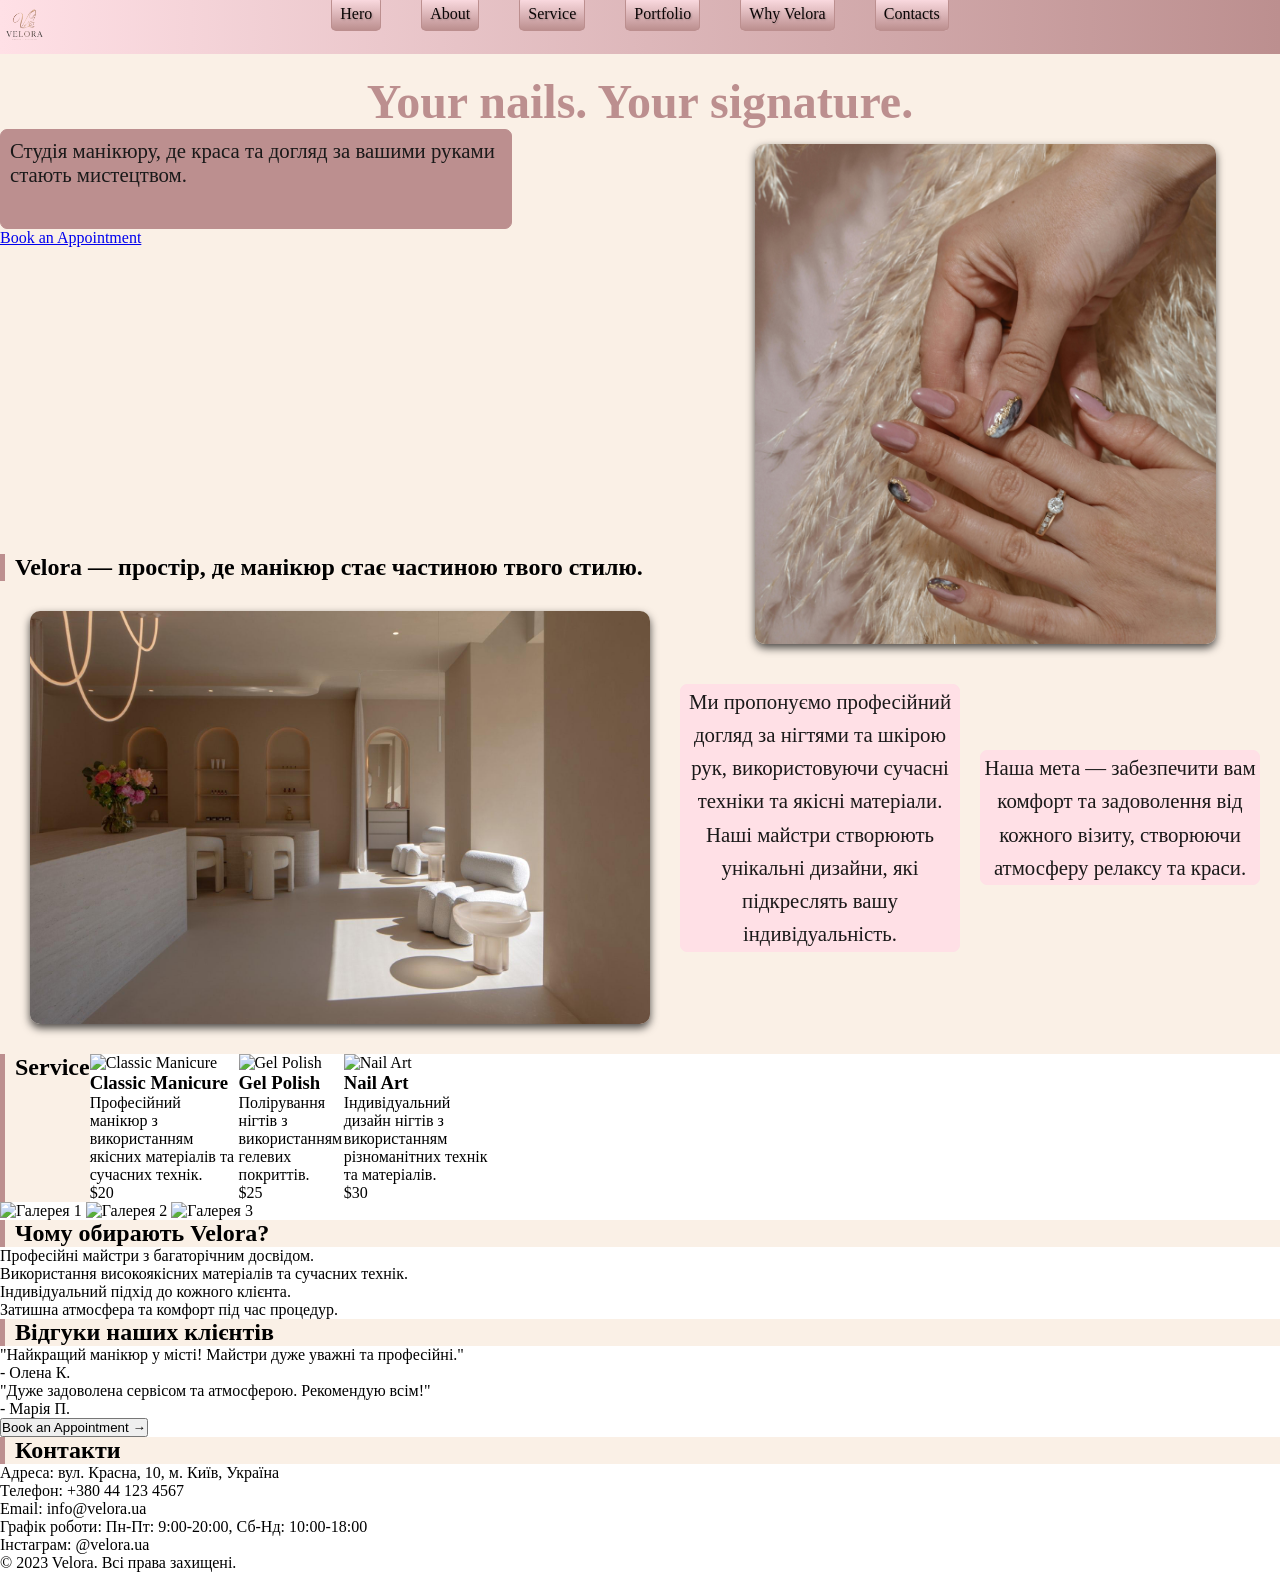
==== index.html @ 9d9c8011 "initial commit" ====
<!DOCTYPE html>
<html lang="uk">
<head>
    <meta charset="UTF-8">
    <meta name="viewport" content="width=device-width, initial-scale=1.0">
    <title>Velora| Студія манікюру. </title>
    <link rel="font" href="fonts/Roboto-Regular.woff2">
    <link rel="stylesheet" href="style.css">
    <link rel="icon" href="images/favicon.ico">
</head>
<body>
    <header>
<img src="images/Firefly.png" alt="Логотип Velora" class="logo">
        <section class="nav">
<nav>
            <ul>
                <a href="index.html#hero">Hero</a>
                <a href="index.html#about">About</a>
                <a href="index.html#services">Service</a>
                <a href="index.html#gallery">Portfolio</a>
                <a href="index.html#why-velora">Why Velora</a>
                <a href="index.html#contact">Contacts</a>
            
        </nav>
        </section>
    </header>
    <main>
        <section class="hero" id="hero">
            <img src="images/hero.jpg" alt="Hero Image" class="hero__image">    
            <h1>Your nails. Your signature.</h1>
            <p>Студія манікюру, де краса та догляд за вашими руками стають мистецтвом.</p>
            <form>
                <a href="booking.html" class="button">Book an Appointment</a>
            </form>
        </section>
          <h2>Velora — простір, де манікюр стає частиною твого стилю.</h2>
        <section class="about" id="about">
          
            <img src="images/about.jpg" alt="About Image" class="about__image">
            <p>Ми пропонуємо професійний догляд за нігтями та шкірою рук, використовуючи сучасні техніки та якісні матеріали. Наші майстри створюють унікальні дизайни, які підкреслять вашу індивідуальність.</p>
            <p>Наша мета — забезпечити вам комфорт та задоволення від кожного візиту, створюючи атмосферу релаксу та краси.</p>
        </section>
        <section class="services" id="services">
            <h2 class="service">Service</h2>
            <div class="service">
                <img src="images/manicure.jpg" alt="Classic Manicure" class="service__image">
                <h3>Classic Manicure</h3>
                <p>Професійний манікюр з використанням якісних матеріалів та сучасних технік.</p>
            <p>$20</p>
            </div>
            <div class="service">
                <img src="images/pedicure.jpg" alt="Gel Polish" class="service__image">
                <h3>Gel Polish</h3>
                <p>Полірування нігтів з використанням гелевих покриттів.</p>
            <p>$25</p>
            </div>
            <div class="service">
                <img src="images/cosmetology.jpg" alt="Nail Art" class="service__image">
                <h3>Nail Art</h3>
                <p>Індивідуальний дизайн нігтів з використанням різноманітних технік та матеріалів.</p>
            <p>$30</p>
            </div>
        </section>

        <section class="gallery" id="gallery">
            <img src="images/gallery1.jpg" alt="Галерея 1" class="gallery__image">
            <img src="images/gallery2.jpg" alt="Галерея 2" class="gallery__image">
            <img src="images/gallery3.jpg" alt="Галерея 3" class="gallery__image">
        </section>
        <section class="why-velora" id="why-velora">
            <h2>Чому обирають Velora?</h2>
            <ul>
                <li>Професійні майстри з багаторічним досвідом.</li>
                <li>Використання високоякісних матеріалів та сучасних технік.</li>
                <li>Індивідуальний підхід до кожного клієнта.</li>
                <li>Затишна атмосфера та комфорт під час процедур.</li>
            </ul>
        </section>
        <section class="reviews">
            <h2>Відгуки наших клієнтів</h2>
            <div class="review">
                <p>"Найкращий манікюр у місті! Майстри дуже уважні та професійні."</p>
                <p>- Олена К.</p>
            </div>
            <div class="review">
                <p>"Дуже задоволена сервісом та атмосферою. Рекомендую всім!"</p>
                <p>- Марія П.</p>
            </div>
        </section>
    <section class="booking" id="booking">
       <form class="book">
        <button type="submit">Book an Appointment →</button>
       </form> 
    </section>
        <footer>
            <section class="contact" id="contact">
                <h2>Контакти</h2>
                <p>Адреса: вул. Красна, 10, м. Київ, Україна</p>
                <p>Телефон: +380 44 123 4567</p>
                <p>Email: info@velora.ua</p>
                <p>Графік роботи: Пн-Пт: 9:00-20:00, Сб-Нд: 10:00-18:00</p>
                <p>Інстаграм: @velora.ua</p>
            <p>&copy; 2023 Velora. Всі права захищені.</p>
        </footer>
</body>
</html>
---- style.css ----
.logo {
    width: 50px;
}
header{
    position: relative;
     background: linear-gradient(90deg, #FFE0E6 0%, #BC8F8F 100%);
}
.nav{
    display: flex;
    justify-content: space-around;
    flex-direction: row;
    position: absolute;
    top:5px;
    width: 100%;
    gap: 10px;
    
}
.nav a {
    flex: 1;
    text-decoration: none;
    color: rgb(11, 6, 6);
    padding: 8px;
    border-radius: 5px;
    margin: 18px;
    border: 1px solid  #BC8F8F;
   background: linear-gradient(0deg, #BC8F8F 0%, #FFE0E6 100%);
   text-shadow: 1px 1px 2px rgba(0, 0, 0, 0.2);
}
.hero {
    width: 100%;
    height: 500px;
   background-color: linen;
   position: relative;
   min-height: 0px;
min-width: 0px;
}
.hero h1 {
    text-align: center;
    padding-top: 20px;
    font-size: 3em;
    color: #BC8F8F;
}
.hero p {
    text-align: left;
    font-size: 1.3em;
    color: #1a1919;
    width: 40%;
    border: 1px solid #BC8F8F;
    background-color:#BC8F8F;
    padding: 9px;
    border-radius: 7px;
    height: 100px;
}
.hero img {
    width: 36%;
    justify-content: right;
    align-items: right;
    position: absolute;
    top: 18%;
    right: 5%;
    border-radius: 10px;
    box-shadow: 0 4px 8px rgba(0, 0, 0, 0.7);
    max-height: 100%;
    max-width: 100%;
    object-fit: cover;
    display: block;
}
.hero button {
    position: absolute;
    left: 15%;
    margin-top: 40px;
    transform: translateX(-50%);
    padding: 10px 20px;
    font-size: 1.2em;
    background-color: #BC8F8F;
    color: white;
    border: none;
    border-radius: 5px;
    cursor: pointer;
}
 h2 {
    border-left: 5px solid #bc8f8f;
    padding-left: 10px;
    text-align: left;
    background-color: linen;
}
.about {
    background-color: linen;
    max-width: 100%;
    padding: 20px;
    max-height: 100%;
    display: flex;
    align-items: center;
    gap: 20px;
}
.about img {
    margin: 10px;
    width: 50%;
    height: auto;
    border-radius: 10px;
    box-shadow: 0 4px 8px rgba(0, 0, 0, 0.7);
    
}
.about p {
    font-size: 1.3em;
    line-height: 1.6;
    color: #1a1919;
    text-align: center;
    width: 40%;
    border: 1px solid #FFE0E6;
    background-color: #FFE0E6;
    border-radius: 7px;
    height: 20%;
    box-shadow: 5px;
}
.services {
    display: flex;
    flex-direction: row;
    max-width: 500px;

}
.service {

}
* {
    margin: 0%;
    padding: 0%;
box-sizing: border-box;
}
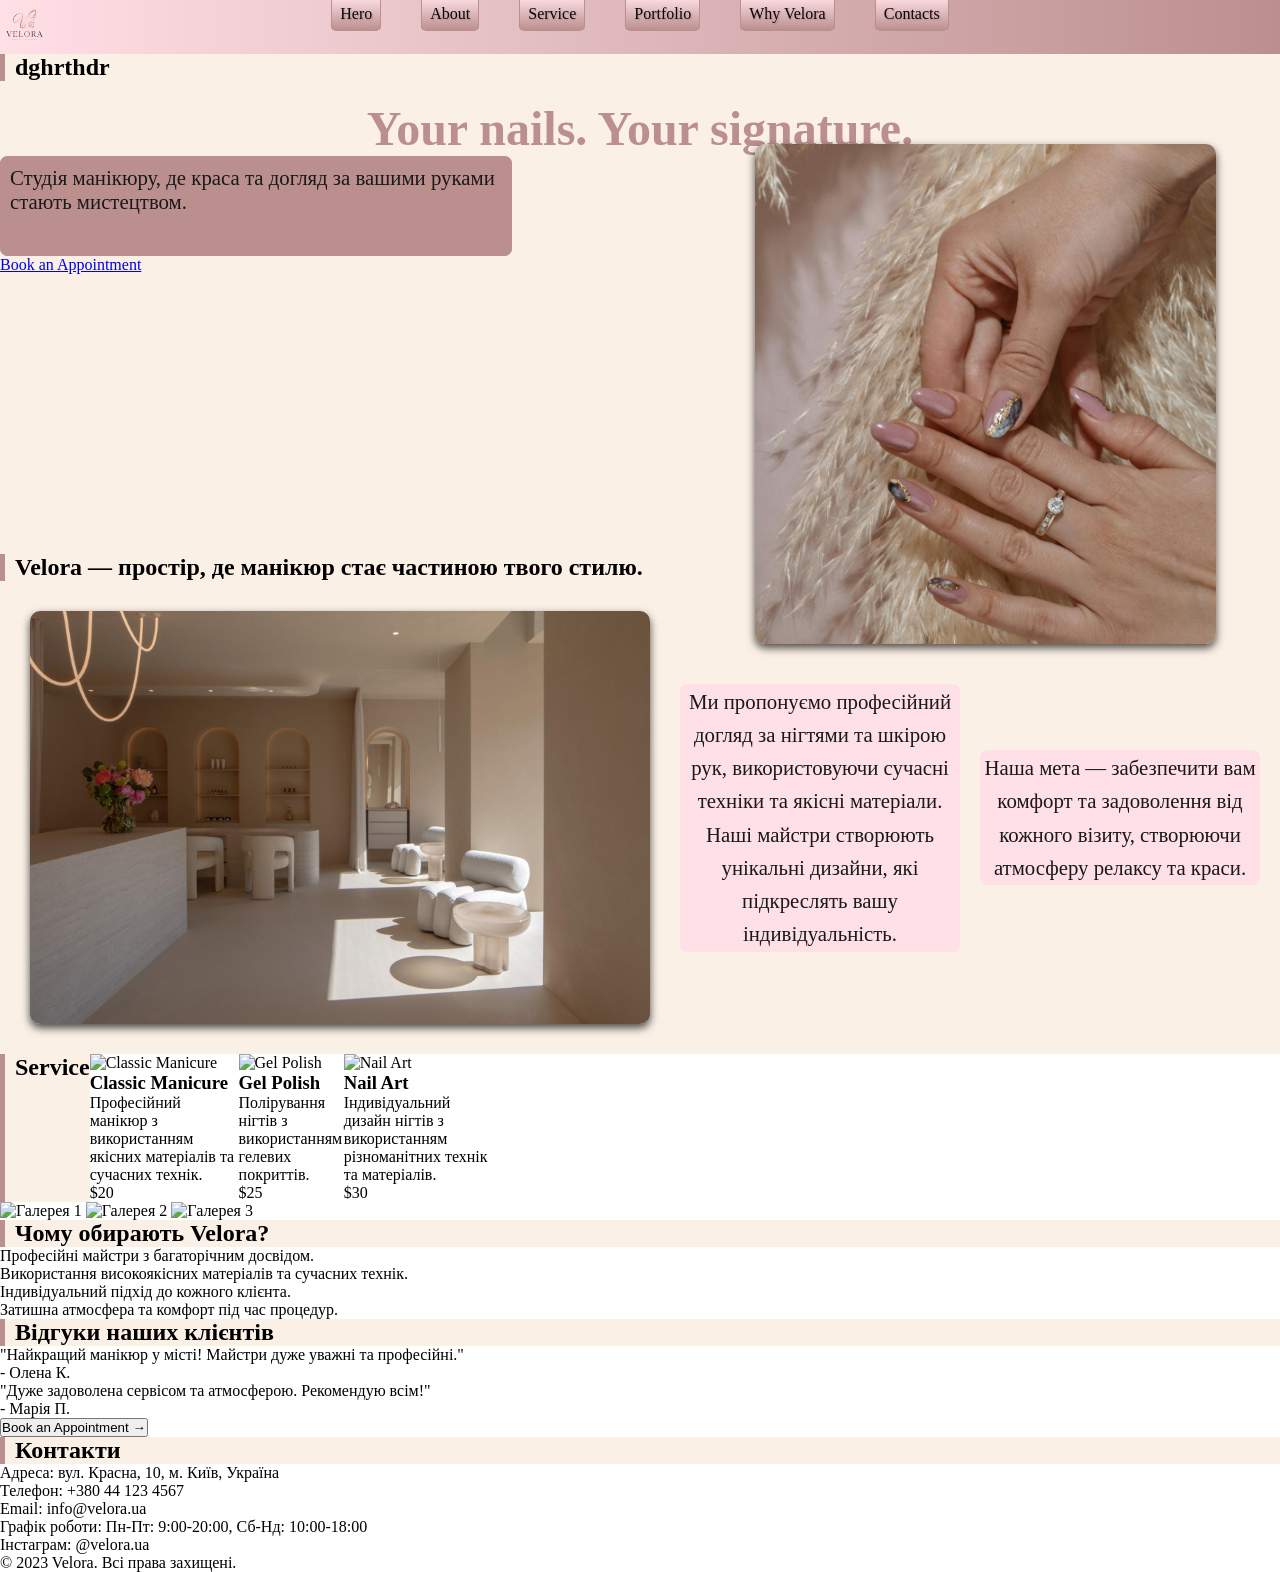
==== commit 54ad88dd: "exxx" ====
--- a/index.html
+++ b/index.html
@@ -7,6 +7,7 @@
     <link rel="font" href="fonts/Roboto-Regular.woff2">
     <link rel="stylesheet" href="style.css">
     <link rel="icon" href="images/favicon.ico">
+    <script src="script.js"></script>
 </head>
 <body>
     <header>
@@ -26,6 +27,7 @@
     </header>
     <main>
         <section class="hero" id="hero">
+            <h2>dghrthdr</h2>
             <img src="images/hero.jpg" alt="Hero Image" class="hero__image">    
             <h1>Your nails. Your signature.</h1>
             <p>Студія манікюру, де краса та догляд за вашими руками стають мистецтвом.</p>
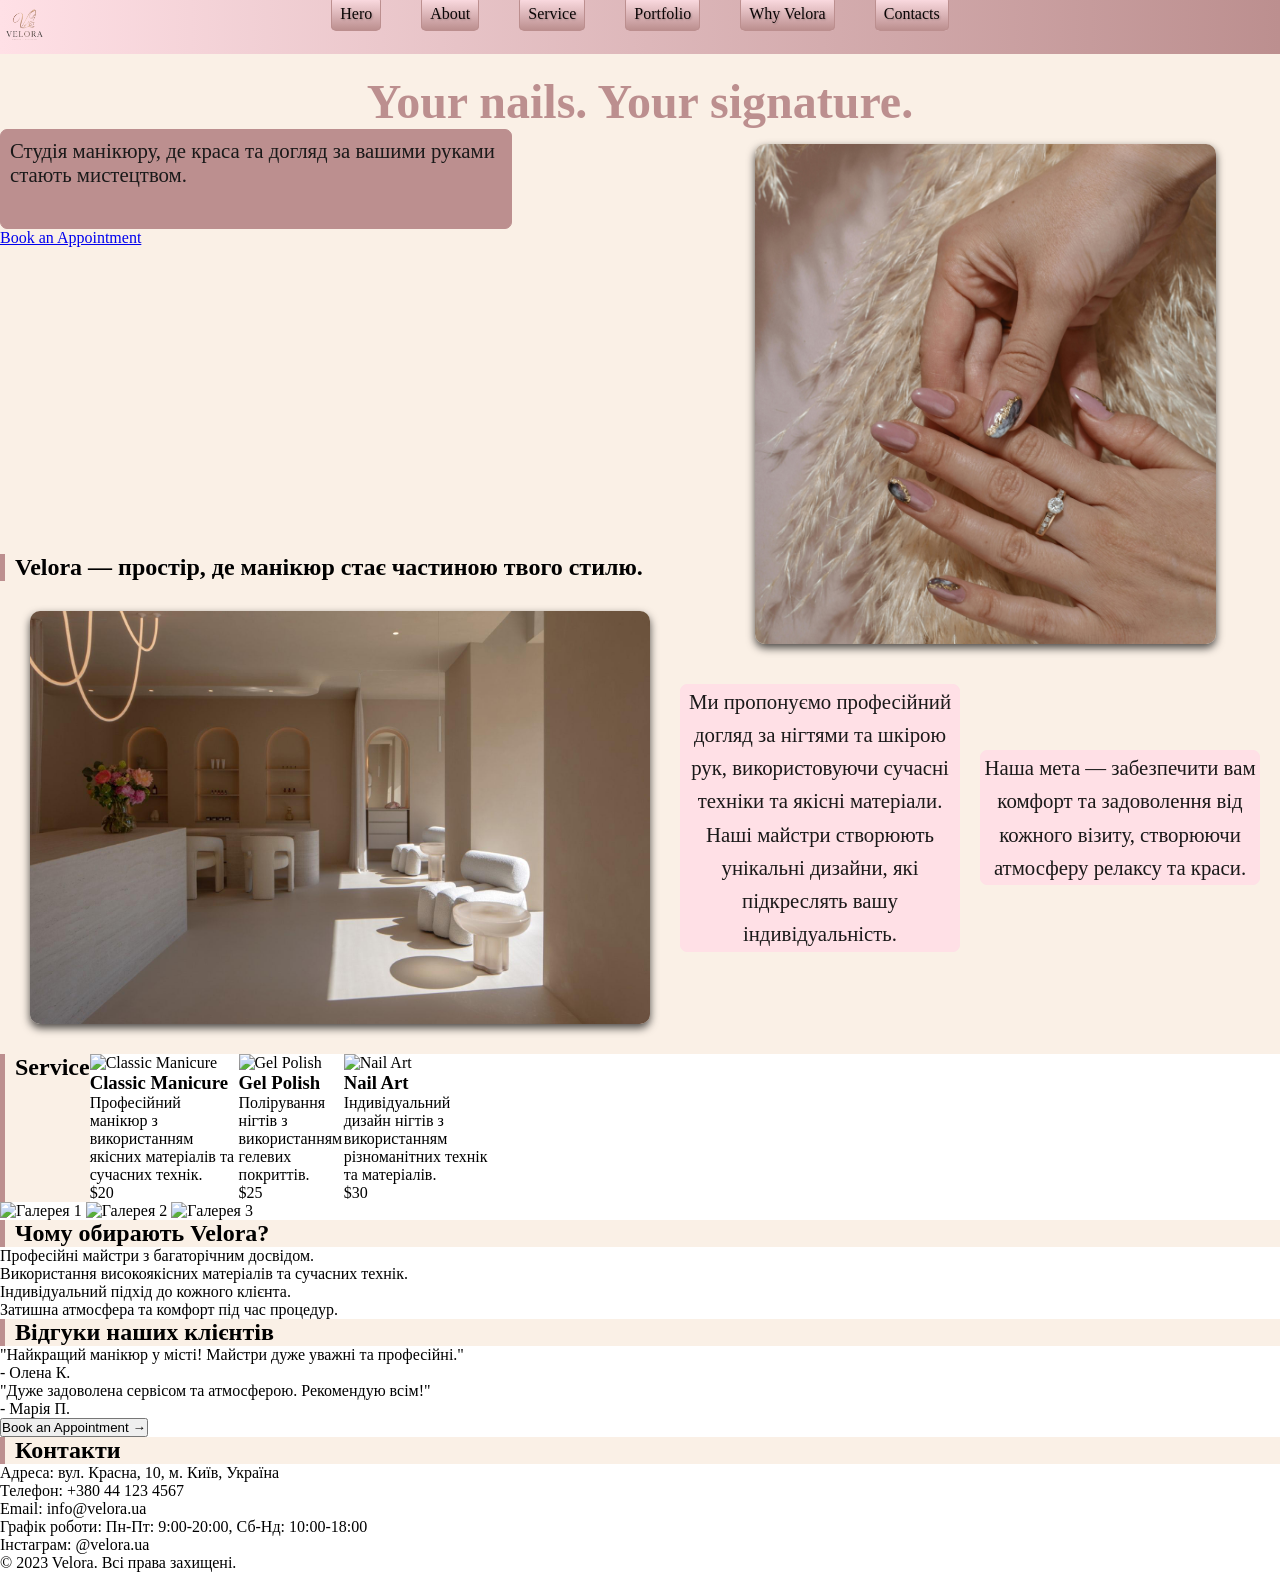
==== commit d8532f0c: "added welcome message" ====
--- a/index.html
+++ b/index.html
@@ -27,7 +27,6 @@
     </header>
     <main>
         <section class="hero" id="hero">
-            <h2>dghrthdr</h2>
             <img src="images/hero.jpg" alt="Hero Image" class="hero__image">    
             <h1>Your nails. Your signature.</h1>
             <p>Студія манікюру, де краса та догляд за вашими руками стають мистецтвом.</p>
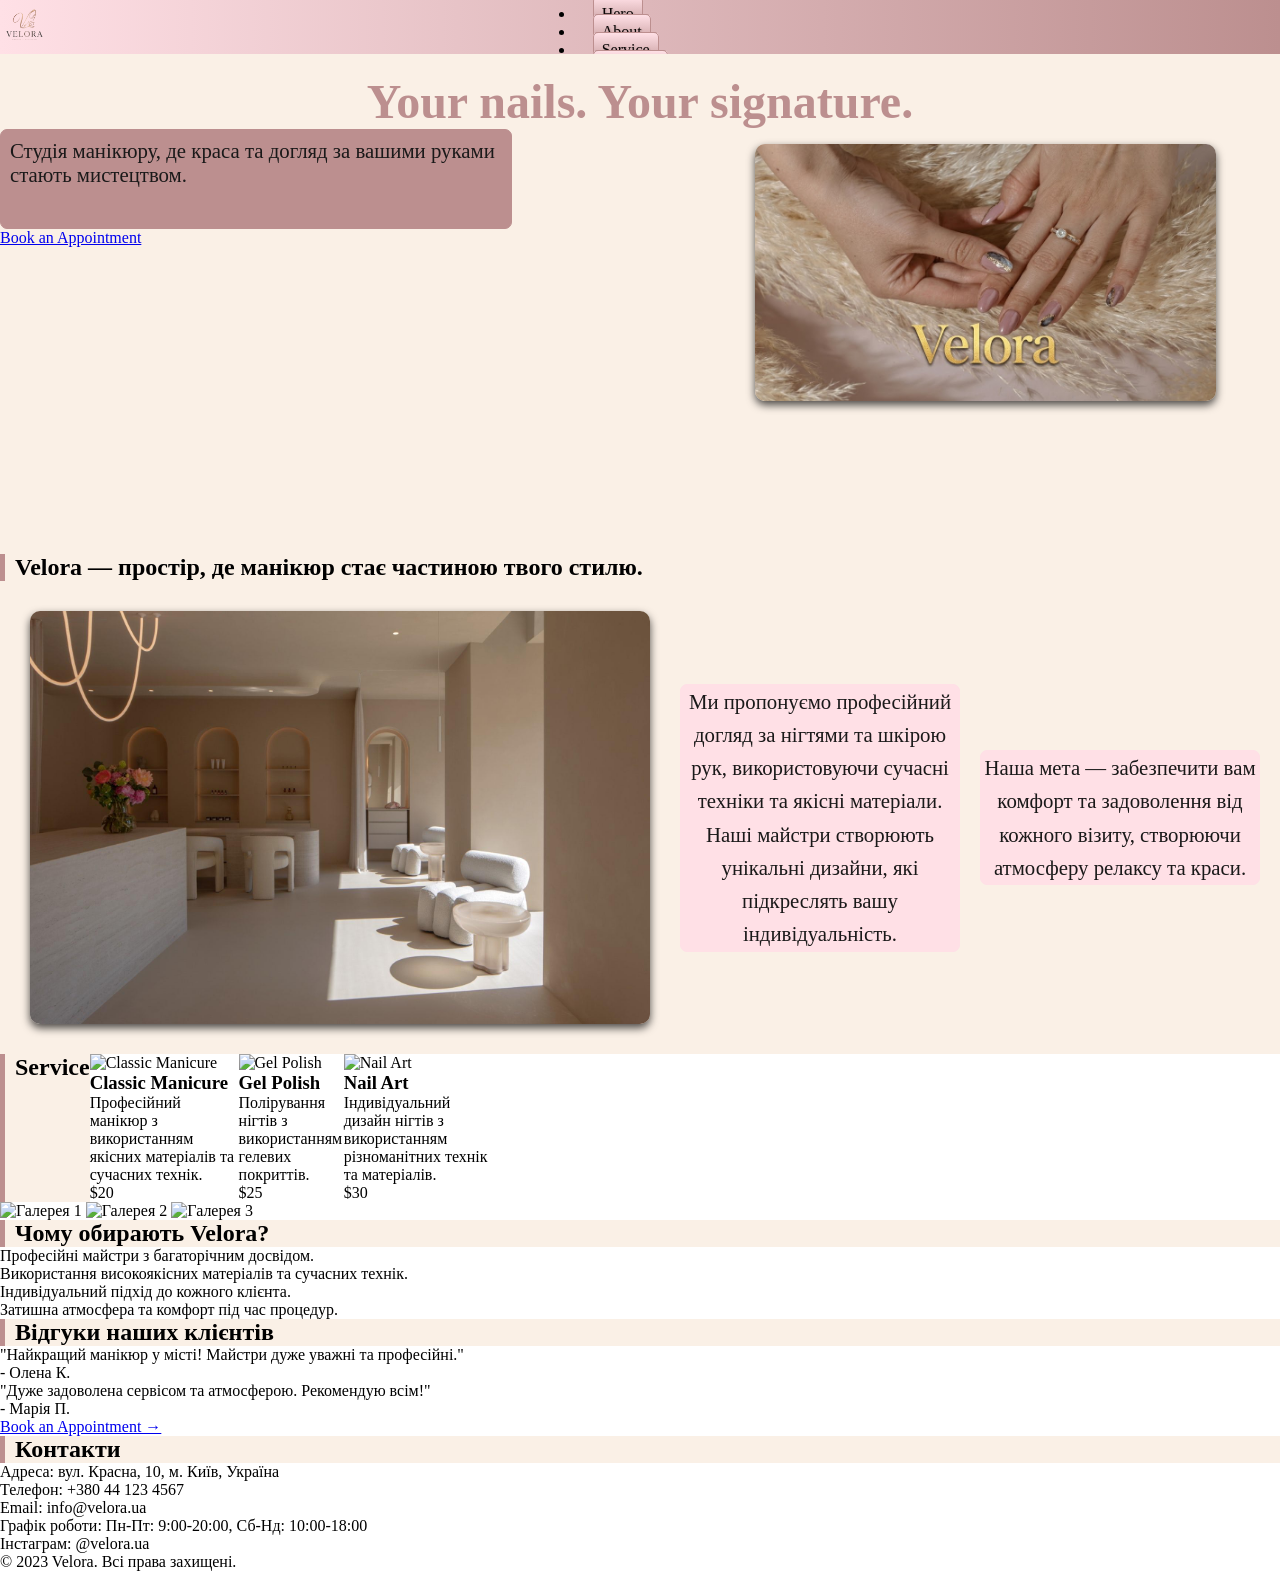
==== commit 5a2551dc: "added metategs" ====
--- a/index.html
+++ b/index.html
@@ -3,38 +3,43 @@
 <head>
     <meta charset="UTF-8">
     <meta name="viewport" content="width=device-width, initial-scale=1.0">
+    <meta name="keywords" content="beauty-salon, beauty, manicure, velora, service">
+    <meta name="description" content="Velora - manicure salon">
+    <meta property="og:title" content="Velora | Студія манікюру">
+<meta property="og:description" content="Студія манікюру, де краса та догляд за вашими руками стають мистецтвом.">
+<meta property="og:image" content="https://vgarmonova-afk.github.io/velora/images/hero1.jpg">
+<meta property="og:url" content="https://vgarmonova-afk.github.io/velora/">
     <title>Velora| Студія манікюру. </title>
     <link rel="font" href="fonts/Roboto-Regular.woff2">
     <link rel="stylesheet" href="style.css">
     <link rel="icon" href="images/favicon.ico">
-    <script src="script.js"></script>
+    <script src="script.js" defer></script>
 </head>
 <body>
     <header>
 <img src="images/Firefly.png" alt="Логотип Velora" class="logo">
         <section class="nav">
 <nav>
-            <ul>
-                <a href="index.html#hero">Hero</a>
-                <a href="index.html#about">About</a>
-                <a href="index.html#services">Service</a>
-                <a href="index.html#gallery">Portfolio</a>
-                <a href="index.html#why-velora">Why Velora</a>
-                <a href="index.html#contact">Contacts</a>
-            
+    <ul>
+               <li><a href="index.html#hero">Hero</a></li>
+               <li><a href="index.html#about">About</a></li>
+               <li><a href="index.html#services">Service</a></li>
+               <li><a href="index.html#gallery">Portfolio</a></li>
+                <li><a href="index.html#why-velora">Why Velora</a></li>
+                <li><a href="index.html#contact">Contacts</a></li>
         </nav>
         </section>
     </header>
     <main>
         <section class="hero" id="hero">
-            <img src="images/hero.jpg" alt="Hero Image" class="hero__image">    
+            <img src="images/hero1.jpg" alt="Hero Image" class="hero__image">    
             <h1>Your nails. Your signature.</h1>
             <p>Студія манікюру, де краса та догляд за вашими руками стають мистецтвом.</p>
-            <form>
                 <a href="booking.html" class="button">Book an Appointment</a>
-            </form>
         </section>
+        <section id="title">
           <h2>Velora — простір, де манікюр стає частиною твого стилю.</h2>
+        </section>
         <section class="about" id="about">
           
             <img src="images/about.jpg" alt="About Image" class="about__image">
@@ -42,20 +47,20 @@
             <p>Наша мета — забезпечити вам комфорт та задоволення від кожного візиту, створюючи атмосферу релаксу та краси.</p>
         </section>
         <section class="services" id="services">
-            <h2 class="service">Service</h2>
-            <div class="service">
+            <h2 class="service_title">Service</h2>
+            <div class="service_one">
                 <img src="images/manicure.jpg" alt="Classic Manicure" class="service__image">
                 <h3>Classic Manicure</h3>
                 <p>Професійний манікюр з використанням якісних матеріалів та сучасних технік.</p>
             <p>$20</p>
             </div>
-            <div class="service">
+            <div class="service_two">
                 <img src="images/pedicure.jpg" alt="Gel Polish" class="service__image">
                 <h3>Gel Polish</h3>
                 <p>Полірування нігтів з використанням гелевих покриттів.</p>
             <p>$25</p>
             </div>
-            <div class="service">
+            <div class="service_three">
                 <img src="images/cosmetology.jpg" alt="Nail Art" class="service__image">
                 <h3>Nail Art</h3>
                 <p>Індивідуальний дизайн нігтів з використанням різноманітних технік та матеріалів.</p>
@@ -89,10 +94,9 @@
             </div>
         </section>
     <section class="booking" id="booking">
-       <form class="book">
-        <button type="submit">Book an Appointment →</button>
-       </form> 
+        <a href="booking.html" class="button">Book an Appointment →</a>
     </section>
+    </main>
         <footer>
             <section class="contact" id="contact">
                 <h2>Контакти</h2>
@@ -101,6 +105,7 @@
                 <p>Email: info@velora.ua</p>
                 <p>Графік роботи: Пн-Пт: 9:00-20:00, Сб-Нд: 10:00-18:00</p>
                 <p>Інстаграм: @velora.ua</p>
+            </section>
             <p>&copy; 2023 Velora. Всі права захищені.</p>
         </footer>
 </body>
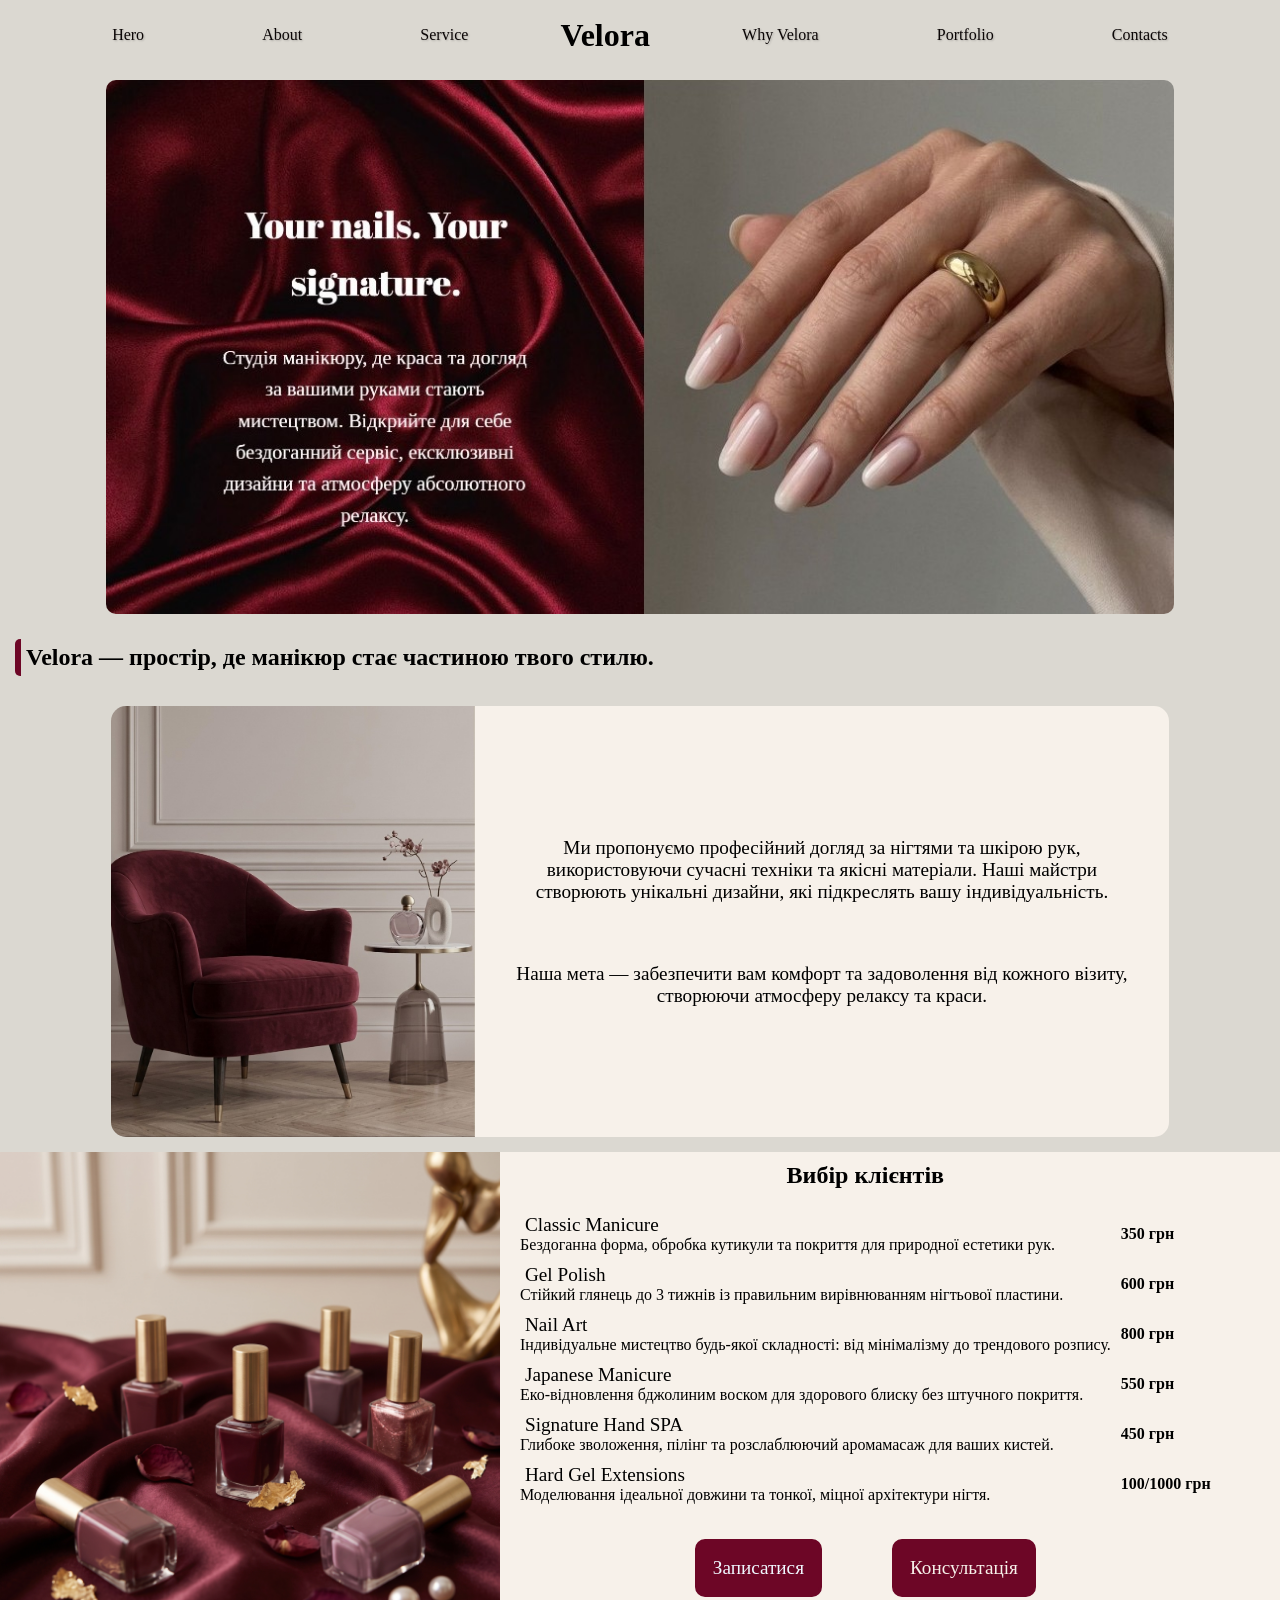
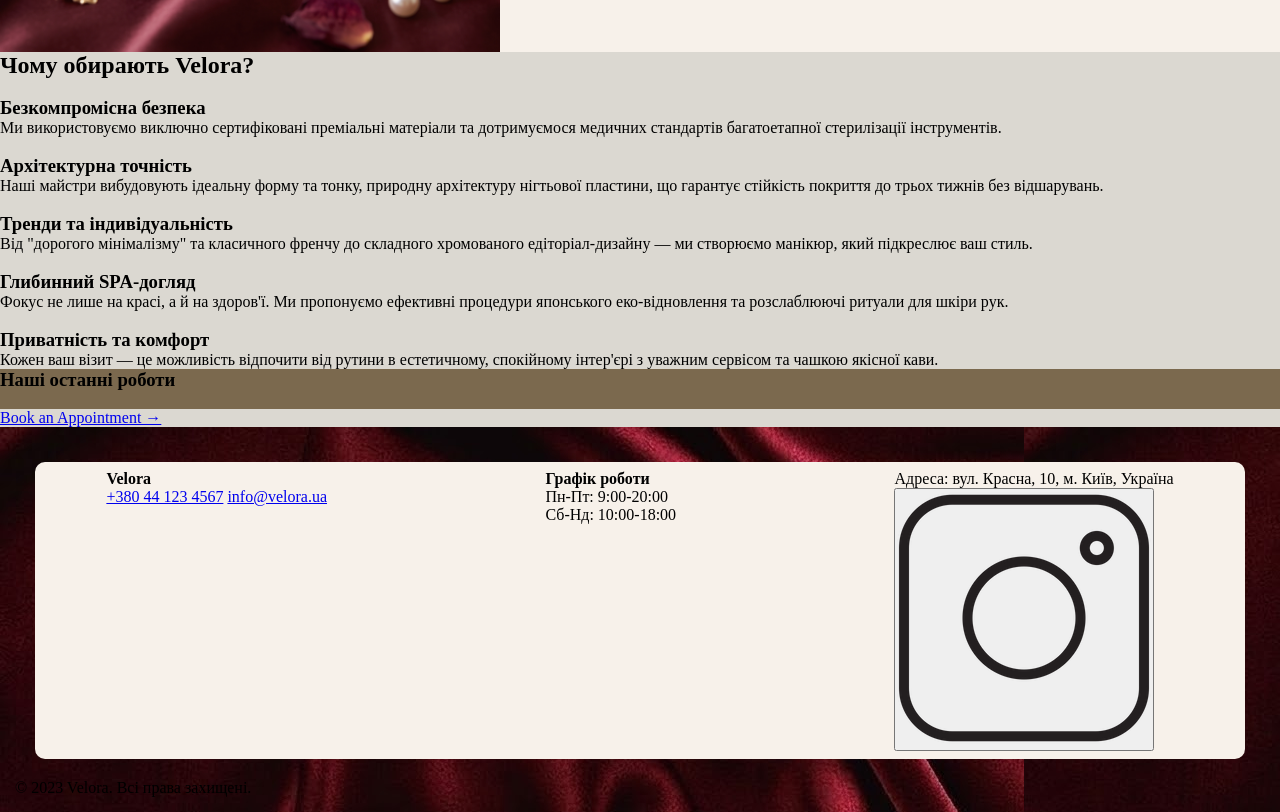
==== commit 4b522b2c: "update-html-and-css" ====
--- a/index.html
+++ b/index.html
@@ -17,94 +17,164 @@
 </head>
 <body>
     <header>
-<img src="images/Firefly.png" alt="Логотип Velora" class="logo">
-        <section class="nav">
-<nav>
+        <div class="nav">
+<nav class="nav-left">
     <ul>
                <li><a href="index.html#hero">Hero</a></li>
                <li><a href="index.html#about">About</a></li>
                <li><a href="index.html#services">Service</a></li>
-               <li><a href="index.html#gallery">Portfolio</a></li>
+    </ul>
+        </nav>
+        <h1>Velora</h1>
+        <nav class="nav-right">
+            <ul>
                 <li><a href="index.html#why-velora">Why Velora</a></li>
+                <li><a href="index.html#gallery">Portfolio</a></li>
                 <li><a href="index.html#contact">Contacts</a></li>
+            </ul>
         </nav>
-        </section>
+        </div>
     </header>
     <main>
         <section class="hero" id="hero">
-            <img src="images/hero1.jpg" alt="Hero Image" class="hero__image">    
-            <h1>Your nails. Your signature.</h1>
-            <p>Студія манікюру, де краса та догляд за вашими руками стають мистецтвом.</p>
-                <a href="booking.html" class="button">Book an Appointment</a>
+             <img src="images/imp.jpg" alt="Hero Image" class="hero__image"> 
         </section>
+
         <section id="title">
           <h2>Velora — простір, де манікюр стає частиною твого стилю.</h2>
         </section>
-        <section class="about" id="about">
-          
-            <img src="images/about.jpg" alt="About Image" class="about__image">
+    <section id="about">
+        <section class="aboutL" id="aboutL">
+            <img src="images/about.jpg" alt="design photo" class="about_image">
+            </section>
+            <section class="aboutR" id="aboutR">
             <p>Ми пропонуємо професійний догляд за нігтями та шкірою рук, використовуючи сучасні техніки та якісні матеріали. Наші майстри створюють унікальні дизайни, які підкреслять вашу індивідуальність.</p>
             <p>Наша мета — забезпечити вам комфорт та задоволення від кожного візиту, створюючи атмосферу релаксу та краси.</p>
         </section>
-        <section class="services" id="services">
-            <h2 class="service_title">Service</h2>
-            <div class="service_one">
-                <img src="images/manicure.jpg" alt="Classic Manicure" class="service__image">
-                <h3>Classic Manicure</h3>
-                <p>Професійний манікюр з використанням якісних матеріалів та сучасних технік.</p>
-            <p>$20</p>
+</section>
+ <section class="services" id="services">
+            <div class="service_l">
+                <img src="images/service.jpg" alt="" class="service_image">
+                </div>
+                <div class="service_r">
+                    <h2 class="service-t">Вибір клієнтів</h2>
+                    <table>
+                        <tr>
+                            <td>
+                            <dl>
+                                <dt><a href="#" class="serv">Classic Manicure</a></dt>
+                                <dd>Бездоганна форма, обробка кутикули та покриття для природної естетики рук.</dd>
+                            </dl>
+                            </td>
+                            <td><b>350 грн</b></td>
+                        </tr>
+                        <tr>
+                            <td>
+                                <dl>   
+                                <dt><a href="#" class="serv">Gel Polish</a></dt>
+                                <dd>Стійкий глянець до 3 тижнів із правильним вирівнюванням нігтьової пластини.</dd>
+                                </dl>
+                            </td>
+                            <td><b>600 грн</b></td>
+                        </tr>
+                        <tr>
+                            <td>
+                                <dl>   
+                                <dt><a href="#" class="serv">Nail Art</a></dt>
+                                <dd>Індивідуальне мистецтво будь-якої складності: від мінімалізму до трендового розпису.</dd>
+                                </dl>
+                            </td>
+                            <td><b>800 грн</b></td>
+                        </tr>
+                        <tr>
+                            <td>
+                                <dl>
+                                    <dt><a href="#" class="serv">Japanese Manicure</a></dt>
+                                    <dd>Еко-відновлення бджолиним воском для здорового блиску без штучного покриття.</dd>
+                                </dl>
+                            </td>
+                            <td><b>550 грн</b></td>
+                        </tr>
+                        <tr>
+                            <td>
+                                <dl>
+                                    <dt><a href="#" class="serv">Signature Hand SPA</a></dt>
+                                    <dd>Глибоке зволоження, пілінг та розслаблюючий аромамасаж для ваших кистей.</dd>
+                                </dl>
+                            </td>
+                            <td><b>450 грн</b></td>
+                        </tr>
+                        <tr>
+                            <td>
+                                <dl>
+                                    <dt><a href="#" class="serv">Hard Gel Extensions</a></dt>
+                                    <dd>Моделювання ідеальної довжини та тонкої, міцної архітектури нігтя.</dd>
+                                </dl>
+                            </td>
+                            <td><b>100/1000 грн</b></td>
+                        </tr>
+                    </table>
+                    <div class="serviceButton">
+                    <a href="booking.html" id="book">Записатися</a>
+                    <a href="#" id="kons">Консультація</a>
+                    </div>
+                </div>
+        </section>
+    <section class="why-velora" id="why-velora">
+            <h2>Чому обирають Velora?</h2>
+            <div class="card-s">
+                <img>
+                <h3>Безкомпромісна безпека</h3>
+                <p>Ми використовуємо виключно сертифіковані преміальні матеріали та дотримуємося медичних стандартів багатоетапної стерилізації інструментів.</p>
             </div>
-            <div class="service_two">
-                <img src="images/pedicure.jpg" alt="Gel Polish" class="service__image">
-                <h3>Gel Polish</h3>
-                <p>Полірування нігтів з використанням гелевих покриттів.</p>
-            <p>$25</p>
-            </div>
-            <div class="service_three">
-                <img src="images/cosmetology.jpg" alt="Nail Art" class="service__image">
-                <h3>Nail Art</h3>
-                <p>Індивідуальний дизайн нігтів з використанням різноманітних технік та матеріалів.</p>
-            <p>$30</p>
-            </div>
+                <div class="card-a">
+                    <img>
+                    <h3>Архітектурна точність</h3>
+                    <p>Наші майстри вибудовують ідеальну форму та тонку, природну архітектуру нігтьової пластини, що гарантує стійкість покриття до трьох тижнів без відшарувань.</p>
+                </div>
+                <div class="card-t">
+                    <img>
+                    <h3>Тренди та індивідуальність</h3>
+                    <p>Від "дорогого мінімалізму" та класичного френчу до складного хромованого едіторіал-дизайну — ми створюємо манікюр, який підкреслює ваш стиль.</p>
+                </div>
+                <div class="card-g">
+                    <img>
+                    <h3>Глибинний SPA-догляд</h3>
+                    <p>Фокус не лише на красі, а й на здоров'ї. Ми пропонуємо ефективні процедури японського еко-відновлення та розслаблюючі ритуали для шкіри рук.</p>
+                </div>
+                <div class="card-p">
+                    <img>
+                    <h3>Приватність та комфорт</h3>
+                    <p>Кожен ваш візит — це можливість відпочити від рутини в естетичному, спокійному інтер'єрі з уважним сервісом та чашкою якісної кави.</p>
+                </div>
         </section>
-
         <section class="gallery" id="gallery">
-            <img src="images/gallery1.jpg" alt="Галерея 1" class="gallery__image">
-            <img src="images/gallery2.jpg" alt="Галерея 2" class="gallery__image">
-            <img src="images/gallery3.jpg" alt="Галерея 3" class="gallery__image">
+            <h3>Наші останні роботи</h3>
+            <img>
+            <img>
+            <img>
+            <img>
         </section>
-        <section class="why-velora" id="why-velora">
-            <h2>Чому обирають Velora?</h2>
-            <ul>
-                <li>Професійні майстри з багаторічним досвідом.</li>
-                <li>Використання високоякісних матеріалів та сучасних технік.</li>
-                <li>Індивідуальний підхід до кожного клієнта.</li>
-                <li>Затишна атмосфера та комфорт під час процедур.</li>
-            </ul>
-        </section>
-        <section class="reviews">
-            <h2>Відгуки наших клієнтів</h2>
-            <div class="review">
-                <p>"Найкращий манікюр у місті! Майстри дуже уважні та професійні."</p>
-                <p>- Олена К.</p>
-            </div>
-            <div class="review">
-                <p>"Дуже задоволена сервісом та атмосферою. Рекомендую всім!"</p>
-                <p>- Марія П.</p>
-            </div>
-        </section>
-    <section class="booking" id="booking">
+        <section class="booking" id="booking">
         <a href="booking.html" class="button">Book an Appointment →</a>
     </section>
     </main>
         <footer>
             <section class="contact" id="contact">
-                <h2>Контакти</h2>
-                <p>Адреса: вул. Красна, 10, м. Київ, Україна</p>
-                <p>Телефон: +380 44 123 4567</p>
-                <p>Email: info@velora.ua</p>
-                <p>Графік роботи: Пн-Пт: 9:00-20:00, Сб-Нд: 10:00-18:00</p>
-                <p>Інстаграм: @velora.ua</p>
+                <div class="cont">
+                <h4>Velora</h4>
+                <a href="tel:+380 44 123 4567">+380 44 123 4567</a>
+                <a href="mailto:info@velora.ua">info@velora.ua</a>
+                </div>
+                <div class="hours">
+                <h4>Графік роботи</h4>
+                    <p> Пн-Пт: 9:00-20:00</p>
+                    <p> Сб-Нд: 10:00-18:00</p>
+                </div>
+                <div class="adress">
+                 <p>Адреса: вул. Красна, 10, м. Київ, Україна</p>
+                <button class="instagram"><img src="images/inst.webp"></button>
+                </div>
             </section>
             <p>&copy; 2023 Velora. Всі права захищені.</p>
         </footer>
--- a/style.css
+++ b/style.css
@@ -1,129 +1,177 @@
-.logo {
-    width: 50px;
+:root {
+    --margin: #F7F1EA;
+    --button: #6D0626;
+    --fon: #DBD8D1;
+    --brown: #280B0F;
+    --camelcoat: #C6B39A;
+    --boho: #7B694E;
+    --tamarind: #3B1319;
+    --white: #EFE1CE;
+    --fonn: #F2EFB6;
 }
-header{
-    position: relative;
-     background: linear-gradient(90deg, #FFE0E6 0%, #BC8F8F 100%);
+*, *::before, *::after {
+    box-sizing: border-box;
+margin: 0;
+padding: 0;
 }
-.nav{
-    display: flex;
-    justify-content: space-around;
-    flex-direction: row;
-    position: absolute;
-    top:5px;
-    width: 100%;
-    gap: 10px;
-    
+.nav {
+     display: flex;
+    justify-content: space-evenly;
+    align-items: center;
+    margin: 0 auto;
+    padding: 0 20px;
 }
-.nav a {
-    flex: 1;
+.nav-left ul, .nav-right ul, .nav-left, .nav-right {
+    display: contents;
+}
+nav li {
+    list-style: none;
+}
+
+nav a {
+    display: block;
     text-decoration: none;
     color: rgb(11, 6, 6);
     padding: 8px;
     border-radius: 5px;
     margin: 18px;
-    border: 1px solid  #BC8F8F;
-   background: linear-gradient(0deg, #BC8F8F 0%, #FFE0E6 100%);
    text-shadow: 1px 1px 2px rgba(0, 0, 0, 0.2);
+   text-align: center;
 }
-.hero {
-    width: 100%;
-    height: 500px;
-   background-color: linen;
-   position: relative;
-   min-height: 0px;
-min-width: 0px;
-}
-.hero h1 {
-    text-align: center;
-    padding-top: 20px;
-    font-size: 3em;
-    color: #BC8F8F;
-}
-.hero p {
-    text-align: left;
-    font-size: 1.3em;
-    color: #1a1919;
-    width: 40%;
-    border: 1px solid #BC8F8F;
-    background-color:#BC8F8F;
-    padding: 9px;
-    border-radius: 7px;
-    height: 100px;
+h1 {
+justify-content: center;
+text-align: center;
 }
 .hero img {
-    width: 36%;
-    justify-content: right;
-    align-items: right;
-    position: absolute;
-    top: 18%;
-    right: 5%;
-    border-radius: 10px;
-    box-shadow: 0 4px 8px rgba(0, 0, 0, 0.7);
-    max-height: 100%;
-    max-width: 100%;
-    object-fit: cover;
-    display: block;
+    margin: 0 auto;
+    padding: 10px;
+width: 85%;
+justify-content: center;
+border-radius: 20px;
+max-width: 100%;
+height: auto;
+display: block;
 }
-.hero button {
-    position: absolute;
-    left: 15%;
-    margin-top: 40px;
-    transform: translateX(-50%);
-    padding: 10px 20px;
-    font-size: 1.2em;
-    background-color: #BC8F8F;
-    color: white;
-    border: none;
+body {
+    background-color: var(--fon);
+}
+#title {
+    margin: 15px;
+    padding: 5px;
+    border-left: 6px solid var(--button) ;
     border-radius: 5px;
-    cursor: pointer;
 }
- h2 {
-    border-left: 5px solid #bc8f8f;
-    padding-left: 10px;
-    text-align: left;
-    background-color: linen;
-}
-.about {
-    background-color: linen;
-    max-width: 100%;
-    padding: 20px;
-    max-height: 100%;
+#about {
     display: flex;
-    align-items: center;
-    gap: 20px;
-}
-.about img {
-    margin: 10px;
-    width: 50%;
-    height: auto;
-    border-radius: 10px;
-    box-shadow: 0 4px 8px rgba(0, 0, 0, 0.7);
+    margin: 0 auto;
+    width: 85%;
+    padding: 15px;
+    
     
 }
-.about p {
-    font-size: 1.3em;
-    line-height: 1.6;
-    color: #1a1919;
+.aboutL img {
+    width: 100%;
+    border-radius: 15px 0 0 15px;
+    display: block;
+
+}
+.aboutR {
+    display: flex;
+    flex-direction: column;
+    justify-content: center;
+    border: solid var(--margin);
+    background-color: var(--margin);
+    border-radius: 0 15px 15px 0;
     text-align: center;
-    width: 40%;
-    border: 1px solid #FFE0E6;
-    background-color: #FFE0E6;
-    border-radius: 7px;
-    height: 20%;
-    box-shadow: 5px;
+}
+.aboutR p {
+    font-size: 1.2em;
+    padding: 30px;
+    text-align: center;
+}
+.service_title {
+    text-align: center;
 }
 .services {
     display: flex;
-    flex-direction: row;
-    max-width: 500px;
+    align-items: stretch;
+background-color: var(--margin);
+}
+.services h2 {
+    text-align: center;
+}
+.service_r a {
+    text-decoration: none;
+    color: black;
+    font-size: 1.2em;
+    padding: 5px;
+}
+.serv {
+    transition: transform;
+}
+.serv:hover {
+    display: inline-block;
+    transform: scale(1.1);
+}
+.service_r {
+    padding: 10px;
+    display: flex;
+    flex-direction: column;
+    gap: 15px;
+}
+.serviceButton {
+    display: flex;
+    gap: 70px;
+    justify-content: center;
+    margin: 10px;
+}
+#book {
+    border: solid var(--button);
+    padding: 15px;
+    background-color: var(--button);
+    border-radius: 10px;
+    color: aliceblue;
+    transition: transform 1.5s ease-in-out;
+}
+#kons {
+    border: solid var(--button);
+    padding: 15px;
+    background-color: var(--button);
+    border-radius: 10px;
+    color: var(--margin);
+        transition: transform 1.5s ease-in-out;
 
 }
-.service {
-
+.service_l img {
+    display: block;
+    max-width: 500px;
+    width: 100%;
+    height: 100%;
+    object-fit: cover;
 }
-* {
-    margin: 0%;
-    padding: 0%;
-box-sizing: border-box;
+table {
+    border-spacing: 10px;
+}
+#book:hover, #kons:hover {
+    transform: scale(1.1);
+}
+.gallery {
+    background-color: var(--boho);
+}
+footer {
+    background-image: url(images/fon3.jpg);
+    padding: 15px;
+}
+.contact {
+    border: solid var(--margin);
+    border-radius: 10px;
+    padding: 5px;
+    margin: 20px;
+    display: flex;
+    justify-content: space-evenly;
+    gap: 155px;
+    background-color: var(--margin);
+}
+.instgram img {
+    width: 2px;
 }
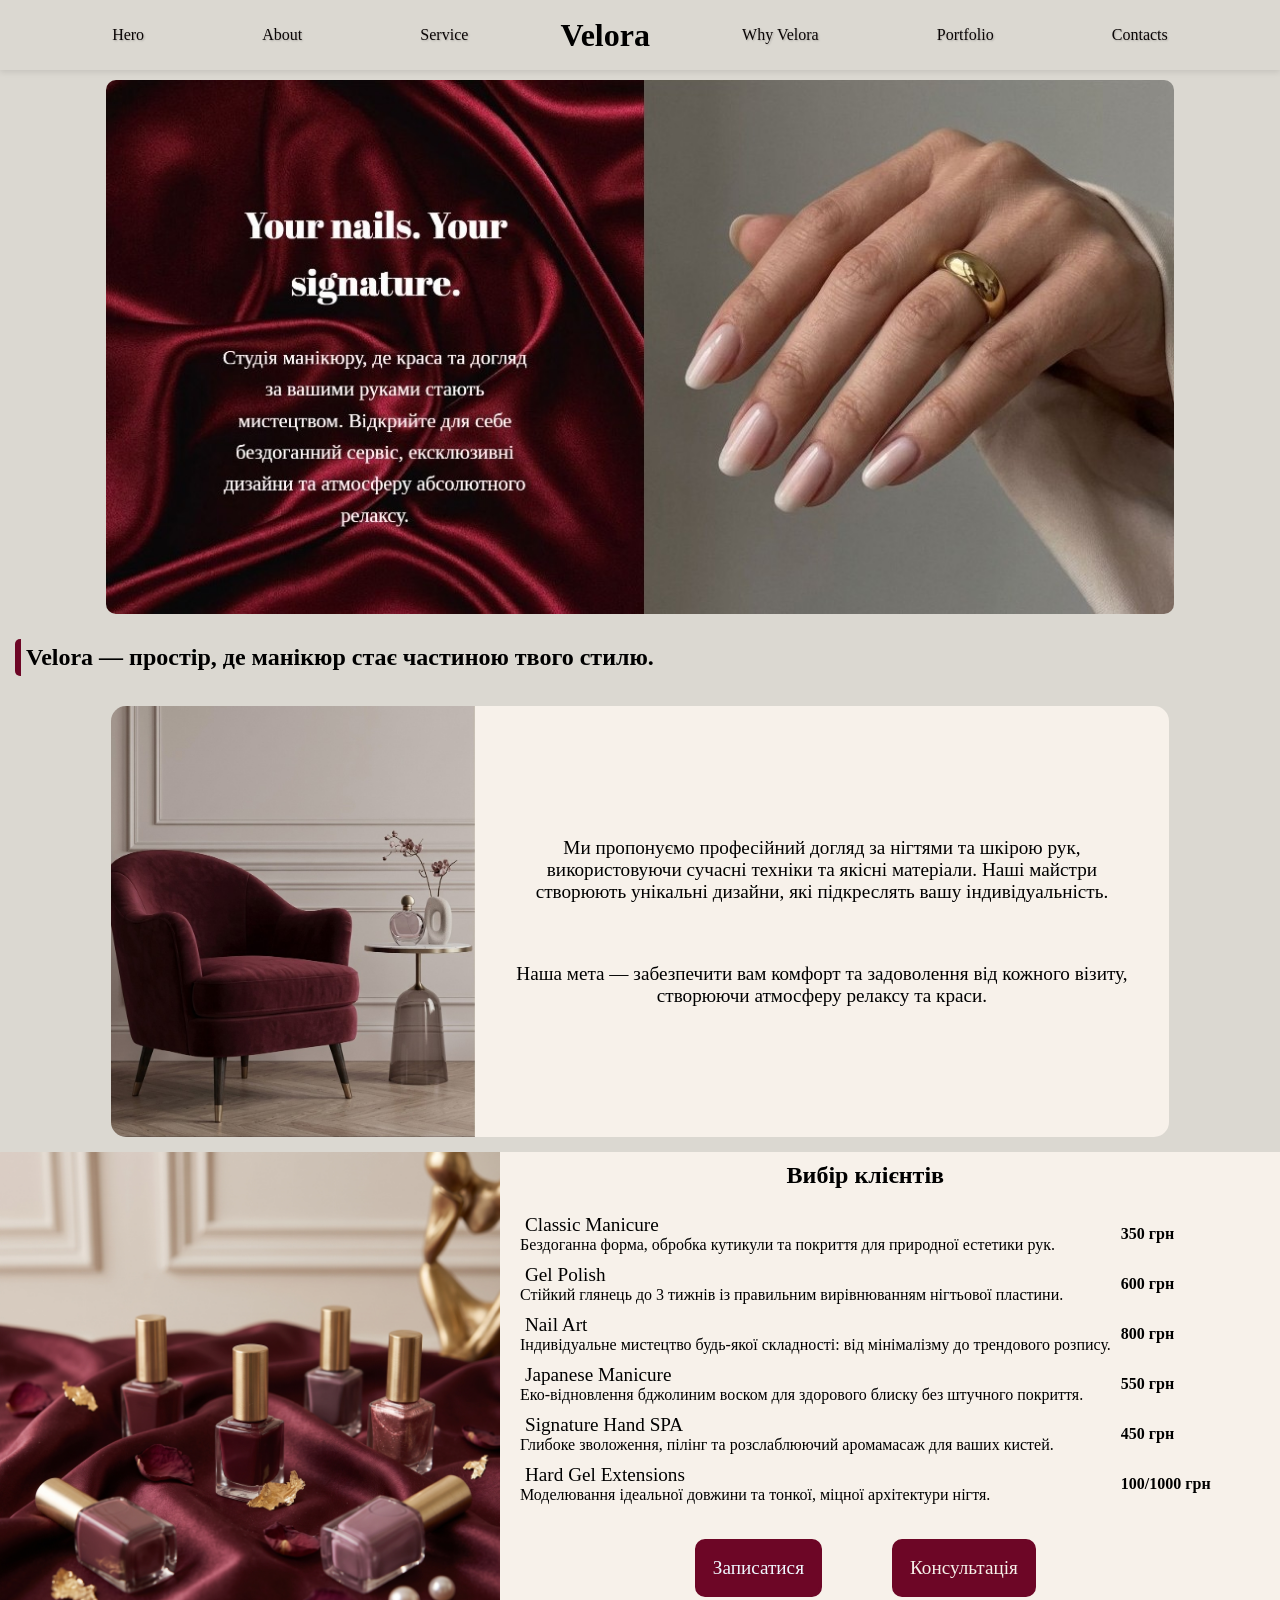
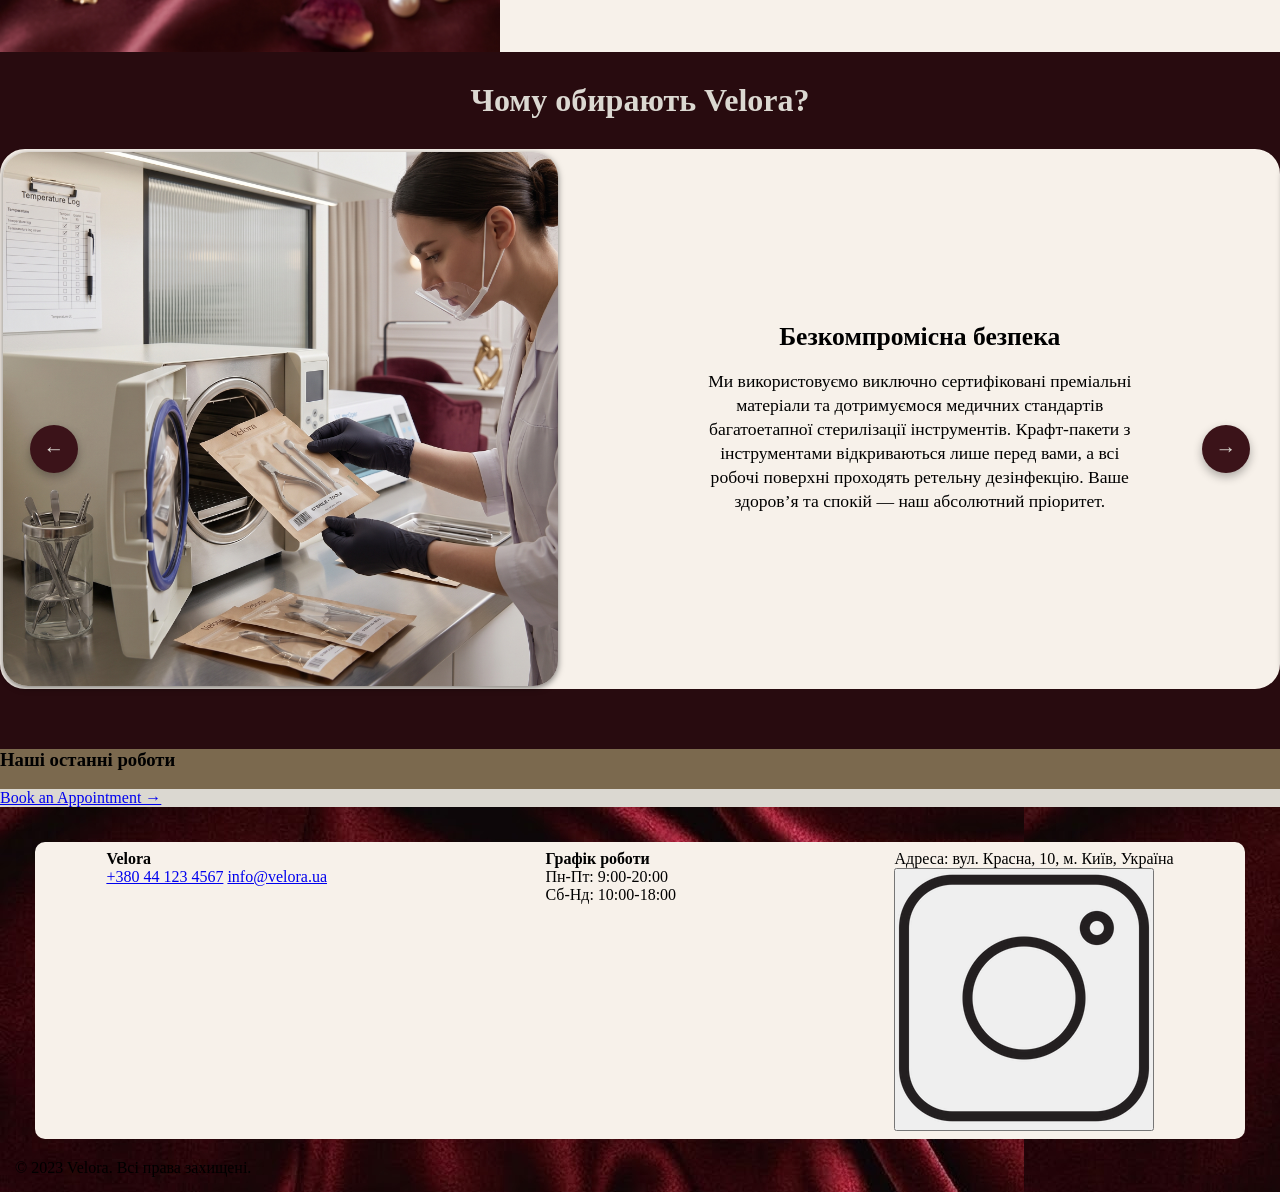
==== commit 1bb4ef56: "update" ====
--- a/index.html
+++ b/index.html
@@ -122,31 +122,47 @@
         </section>
     <section class="why-velora" id="why-velora">
             <h2>Чому обирають Velora?</h2>
-            <div class="card-s">
-                <img>
+            <div class="carousel">
+                <button class="prev">←</button>
+                <div class="carousel-track">
+                    <div class="cards">
+                <img src="images/secur.jpg" alt="Зображення безпечно простирелізованих інструментів">
+                <div class="cards-text">
                 <h3>Безкомпромісна безпека</h3>
-                <p>Ми використовуємо виключно сертифіковані преміальні матеріали та дотримуємося медичних стандартів багатоетапної стерилізації інструментів.</p>
+                <p>Ми використовуємо виключно сертифіковані преміальні матеріали та дотримуємося медичних стандартів багатоетапної стерилізації інструментів. Крафт-пакети з інструментами відкриваються лише перед вами, а всі робочі поверхні проходять ретельну дезінфекцію. Ваше здоров’я та спокій — наш абсолютний пріоритет.</p>
             </div>
-                <div class="card-a">
-                    <img>
+                    </div>
+                <div class="cards">
+                    <img src="images/arcitect.jpg" alt="Зображення акуратного манікюру">
+                    <div class="cards-text">
                     <h3>Архітектурна точність</h3>
-                    <p>Наші майстри вибудовують ідеальну форму та тонку, природну архітектуру нігтьової пластини, що гарантує стійкість покриття до трьох тижнів без відшарувань.</p>
+                    <p>Наші майстри вибудовують ідеальну форму та тонку, максимально природну архітектуру нігтьової пластини. Це не лише виглядає естетично, але й гарантує стійкість покриття до трьох тижнів без сколів, відшарувань та зайвого об'єму матеріалу на нігтях.</p>
                 </div>
-                <div class="card-t">
-                    <img>
+                </div>
+                <div class="cards">
+                    <img src="images/trend.jpg" alt="Зображення трендового манікюру">
+                    <div class="cards-text">
                     <h3>Тренди та індивідуальність</h3>
-                    <p>Від "дорогого мінімалізму" та класичного френчу до складного хромованого едіторіал-дизайну — ми створюємо манікюр, який підкреслює ваш стиль.</p>
+                    <p>Від "дорогого мінімалізму" та ідеального класичного френчу до складного хромованого едіторіал-дизайну. Ми уважно слідкуємо за світовими трендами індустрії та створюємо манікюр, який бездоганно підкреслить ваш особистий стиль та настрій.</p>
                 </div>
-                <div class="card-g">
-                    <img>
+                </div>
+                <div class="cards">
+                    <img src="images/spa.jpg" alt="Зображення спа-процедур для рук">
+                    <div class="cards-text">
                     <h3>Глибинний SPA-догляд</h3>
-                    <p>Фокус не лише на красі, а й на здоров'ї. Ми пропонуємо ефективні процедури японського еко-відновлення та розслаблюючі ритуали для шкіри рук.</p>
+                    <p>Наш фокус — не лише зовнішня краса, а й глибинне здоров'я. Ми пропонуємо ексклюзивні процедури японського еко-відновлення та розслаблюючі SPA-ритуали, які інтенсивно живлять шкіру рук, повертаючи їй еластичність, м'якість та природне сяйво.</p>
                 </div>
-                <div class="card-p">
-                    <img>
+                </div>
+                <div class="cards">
+                    <img src="images/comfort.jpg" alt="Зображення комфортного місця для відпочинку">
+                    <div class="cards-text">
                     <h3>Приватність та комфорт</h3>
-                    <p>Кожен ваш візит — це можливість відпочити від рутини в естетичному, спокійному інтер'єрі з уважним сервісом та чашкою якісної кави.</p>
+                    <p>Кожен візит до Velora — це ваша особиста пауза для відпочинку від рутини. Насолоджуйтесь процесом в естетичному, спокійному інтер'єрі з ненав'язливим преміальним сервісом, приємною музикою та чашкою свіжозвареної кави.</p>
                 </div>
+                </div>
+                </div>
+                <button class="next">→</button>
+            </div>
         </section>
         <section class="gallery" id="gallery">
             <h3>Наші останні роботи</h3>
--- a/style.css
+++ b/style.css
@@ -42,6 +42,13 @@
 justify-content: center;
 text-align: center;
 }
+header {
+    position: sticky;
+    top: 0;
+    background-color: var(--fon);
+    box-shadow: 0 2px 6px rgba(0, 0, 0, 0.1);
+    z-index: 100;
+}
 .hero img {
     margin: 0 auto;
     padding: 10px;
@@ -155,6 +162,100 @@
 #book:hover, #kons:hover {
     transform: scale(1.1);
 }
+.why-velora {
+    background-color: var(--brown);
+}
+.why-velora h2 {
+    color: var(--fon);
+    text-align: center;
+    padding-top: 30px;
+    padding-bottom: 30px;
+    font-size: 2rem;
+}
+.carousel {
+    position: relative;
+    overflow: hidden;
+    max-width: 1500px;
+    margin: 0 auto;
+height: 600px;
+}
+.carousel-track {
+    display: flex;
+    height: 90%;
+    transition: transform 0.4s ease;
+    will-change: transform;
+}
+.cards {
+    display: flex;
+    flex: 0 0 100%;
+    gap: 5px;
+    height: 100%;
+     background-color: var(--margin);
+     border: var(--margin) solid;
+     border-radius: 25px;
+     transform: translateZ(0);
+    backface-visibility: hidden;
+}
+.cards img {
+    flex: 1;
+width: 50%;
+object-fit: cover;
+height: 100%;
+display: block;
+z-index: 2;
+ border-radius: 25px;
+     box-shadow: 0 2px 6px rgba(0, 0, 0, 0.5);
+      transform: translateZ(0);
+    backface-visibility: hidden;
+
+}
+.cards-text {
+    flex: 1;
+    display: flex;
+    flex-direction: column;
+    justify-content: center;
+    text-align: center;
+    font-size: 1.1rem;
+    line-height: 1.5rem; 
+    padding: 60px 80px ;
+}
+.cards-text h3 {
+    font-size: 1.6rem;
+    margin-bottom: 20px;
+}
+
+.cards-text p {
+    max-width: 450px;
+    margin: 0 auto;
+}
+.next, .prev {
+    background-color: var(--tamarind);
+    width: 48px;
+    height: 48px;
+    display: flex;
+    align-items: center;
+    justify-content: center;
+    font-size: 1.3rem;
+    border-radius: 30px;
+    z-index: 3;
+    position: absolute;
+    border: none;
+    transform: translateY(-50%);
+    top: 50%;
+    color: var(--fon);
+        transition: 0.3s ease, transform 0.2s ease;
+
+    box-shadow: 0 4px 10px rgba(0, 0, 0, 0.3);
+}
+.next:hover, .prev:hover {
+    transform: translateY(-50%) scale(1.1);
+}
+.next {
+    right: 30px;
+}
+.prev {
+    left: 30px;
+}
 .gallery {
     background-color: var(--boho);
 }
